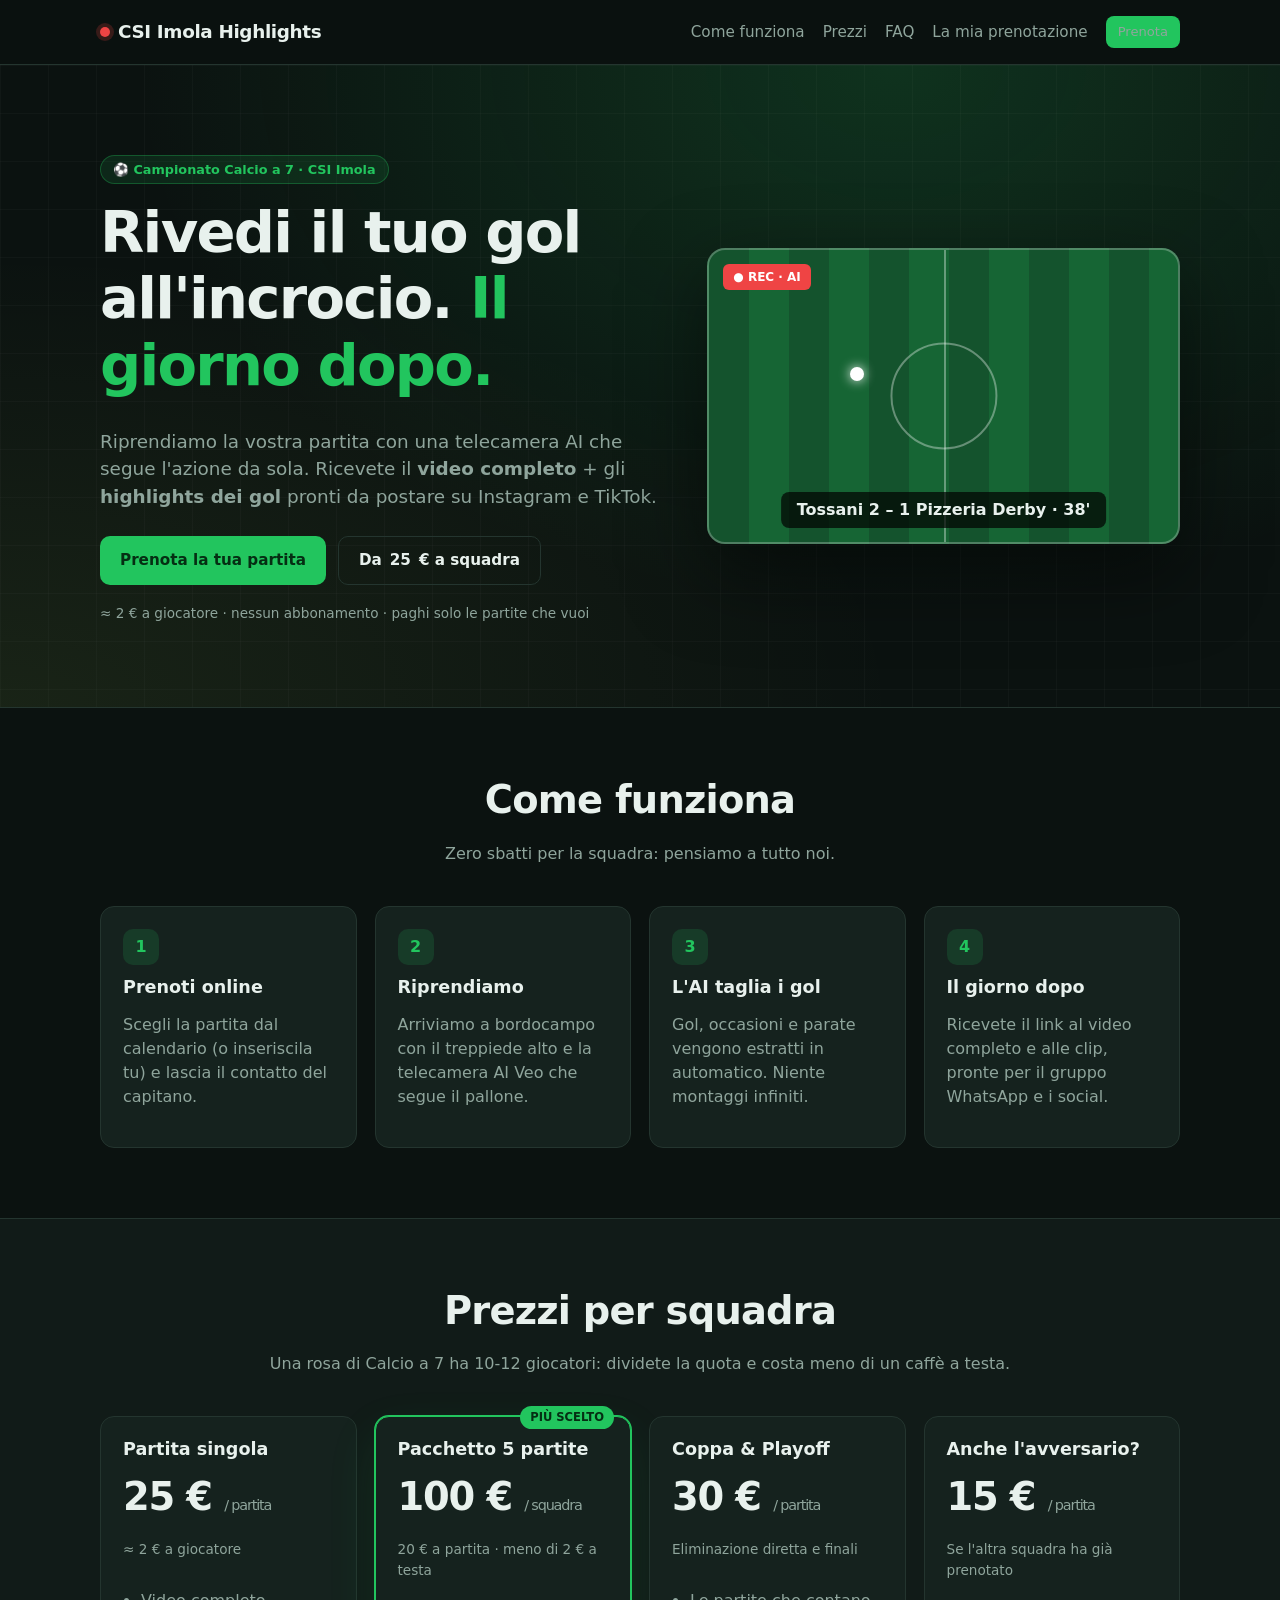
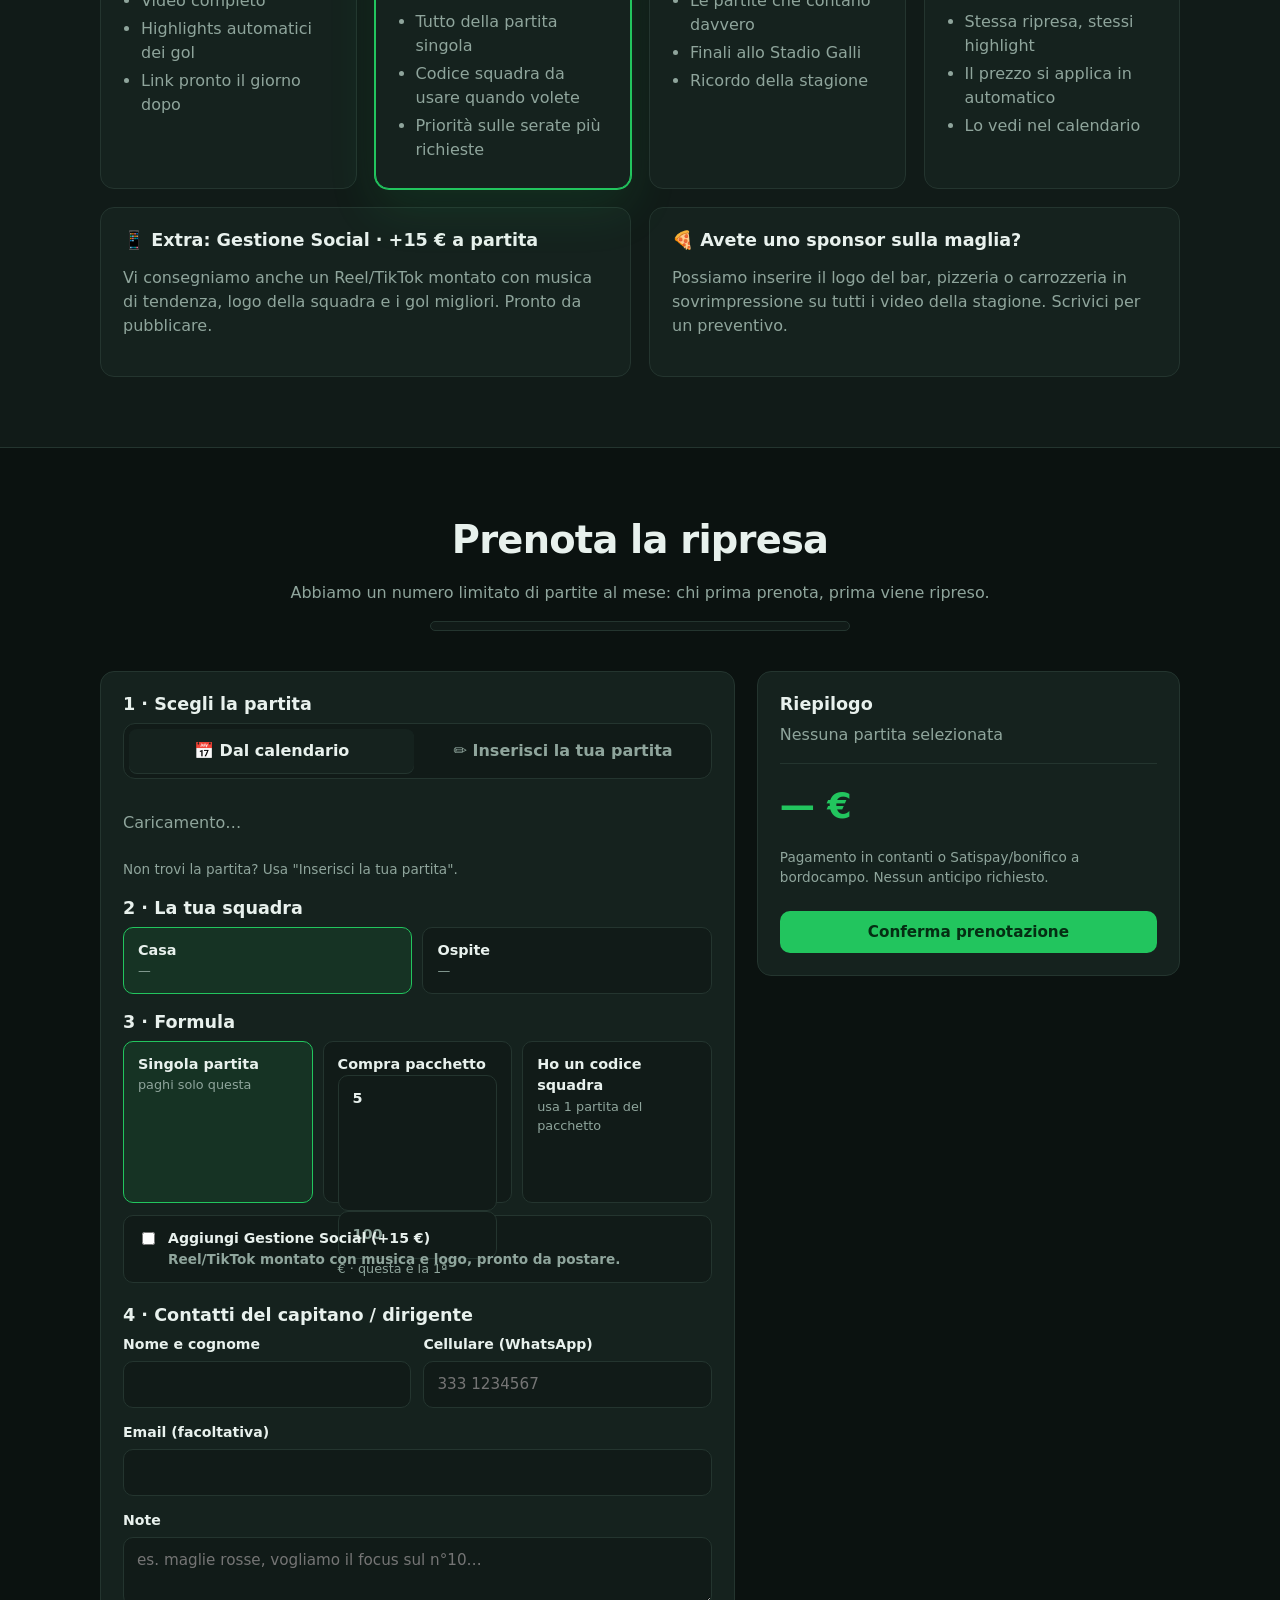
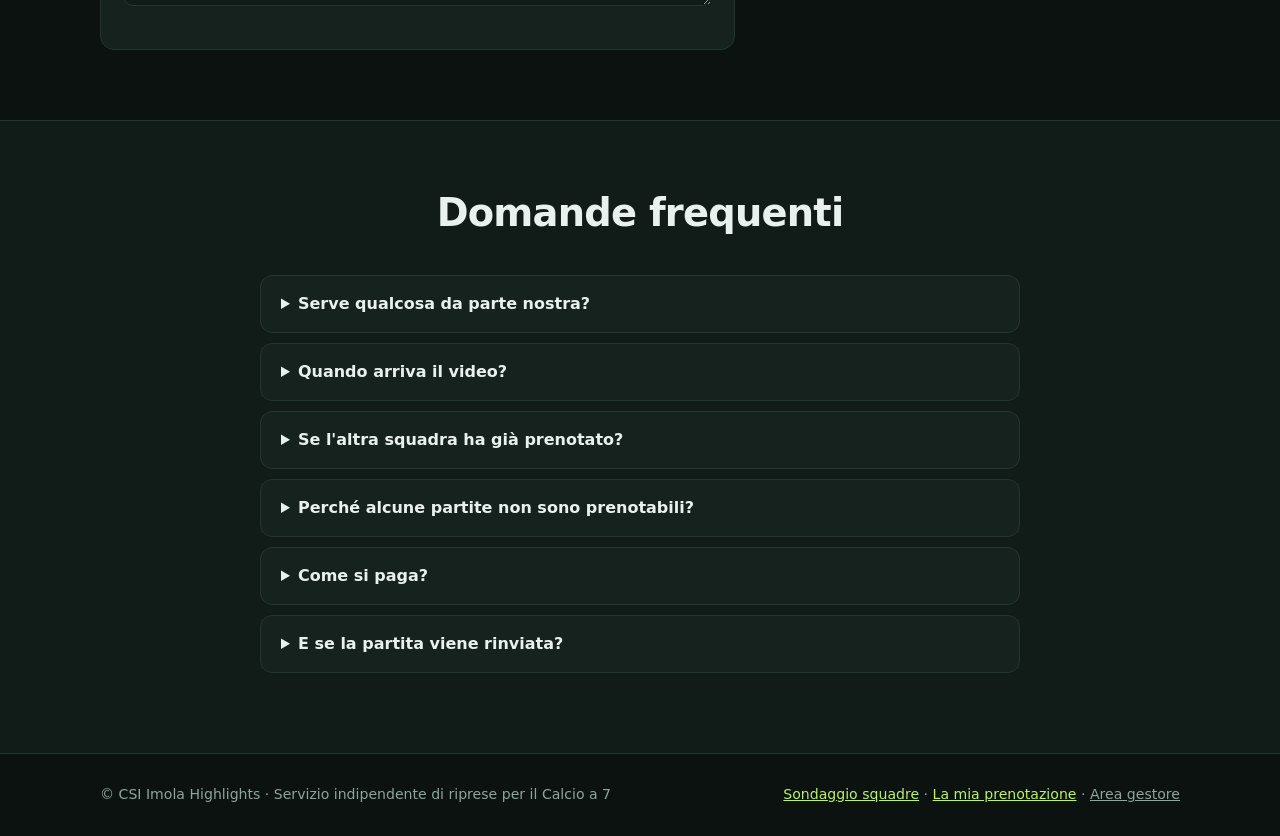
==== static/index.html @ 088c7272 "Sito e gestionale CSI Imola Highlights" ====
<!doctype html>
<html lang="it">
<head>
  <meta charset="utf-8">
  <meta name="viewport" content="width=device-width, initial-scale=1">
  <title>CSI Imola Highlights · Riprese AI e highlights per il Calcio a 7</title>
  <meta name="description" content="Video completo della partita + highlights automatici dei gol pronti per Instagram il giorno dopo. Campionato Calcio a 7 CSI Imola.">
  <link rel="stylesheet" href="/static/style.css">
</head>
<body>
<nav class="nav">
  <div class="container">
    <a href="/" class="logo"><span class="dot"></span><span data-brand>CSI Imola Highlights</span></a>
    <div class="nav-links">
      <a href="#come-funziona">Come funziona</a>
      <a href="#prezzi">Prezzi</a>
      <a href="#faq">FAQ</a>
      <a href="/prenotazione">La mia prenotazione</a>
      <a href="#prenota" class="btn sm">Prenota</a>
    </div>
  </div>
</nav>

<header class="hero">
  <div class="container">
    <div>
      <span class="badge">⚽ Campionato Calcio a 7 · CSI Imola</span>
      <h1>Rivedi il tuo gol all'incrocio. <span>Il giorno dopo.</span></h1>
      <p class="lead">Riprendiamo la vostra partita con una telecamera AI che segue l'azione da sola. Ricevete il <b>video completo</b> + gli <b>highlights dei gol</b> pronti da postare su Instagram e TikTok.</p>
      <div class="cta">
        <a href="#prenota" class="btn">Prenota la tua partita</a>
        <a href="#prezzi" class="btn ghost">Da <span data-price="price_single">25</span> € a squadra</a>
      </div>
      <p class="muted small" style="margin-top:18px">≈ 2 € a giocatore · nessun abbonamento · paghi solo le partite che vuoi</p>
    </div>
    <div class="pitch" aria-hidden="true">
      <div class="live">● REC · AI</div>
      <div class="ball"></div>
      <div class="score">Tossani 2 – 1 Pizzeria Derby · 38'</div>
    </div>
  </div>
</header>

<section id="come-funziona">
  <div class="container">
    <div class="section-title">
      <h2>Come funziona</h2>
      <p class="muted">Zero sbatti per la squadra: pensiamo a tutto noi.</p>
    </div>
    <div class="grid g4">
      <div class="card"><div class="step-n">1</div><h3>Prenoti online</h3><p class="muted">Scegli la partita dal calendario (o inseriscila tu) e lascia il contatto del capitano.</p></div>
      <div class="card"><div class="step-n">2</div><h3>Riprendiamo</h3><p class="muted">Arriviamo a bordocampo con il treppiede alto e la telecamera AI Veo che segue il pallone.</p></div>
      <div class="card"><div class="step-n">3</div><h3>L'AI taglia i gol</h3><p class="muted">Gol, occasioni e parate vengono estratti in automatico. Niente montaggi infiniti.</p></div>
      <div class="card"><div class="step-n">4</div><h3>Il giorno dopo</h3><p class="muted">Ricevete il link al video completo e alle clip, pronte per il gruppo WhatsApp e i social.</p></div>
    </div>
  </div>
</section>

<section id="prezzi" style="background:var(--bg2);border-block:1px solid var(--line)">
  <div class="container">
    <div class="section-title">
      <h2>Prezzi per squadra</h2>
      <p class="muted">Una rosa di Calcio a 7 ha 10-12 giocatori: dividete la quota e costa meno di un caffè a testa.</p>
    </div>
    <div class="grid g4">
      <div class="card price-card">
        <h3>Partita singola</h3>
        <div class="price"><span data-price="price_single">25</span> € <small>/ partita</small></div>
        <p class="muted small">≈ 2 € a giocatore</p>
        <ul><li>Video completo</li><li>Highlights automatici dei gol</li><li>Link pronto il giorno dopo</li></ul>
      </div>
      <div class="card price-card featured">
        <span class="tag">PIÙ SCELTO</span>
        <h3>Pacchetto <span data-pack-size>5</span> partite</h3>
        <div class="price"><span data-price="price_pack">100</span> € <small>/ squadra</small></div>
        <p class="muted small"><span data-pack-unit>20</span> € a partita · meno di 2 € a testa</p>
        <ul><li>Tutto della partita singola</li><li>Codice squadra da usare quando volete</li><li>Priorità sulle serate più richieste</li></ul>
      </div>
      <div class="card price-card">
        <h3>Coppa & Playoff</h3>
        <div class="price"><span data-price="price_cup">30</span> € <small>/ partita</small></div>
        <p class="muted small">Eliminazione diretta e finali</p>
        <ul><li>Le partite che contano davvero</li><li>Finali allo Stadio Galli</li><li>Ricordo della stagione</li></ul>
      </div>
      <div class="card price-card">
        <h3>Anche l'avversario?</h3>
        <div class="price"><span data-price="price_split">15</span> € <small>/ partita</small></div>
        <p class="muted small">Se l'altra squadra ha già prenotato</p>
        <ul><li>Stessa ripresa, stessi highlight</li><li>Il prezzo si applica in automatico</li><li>Lo vedi nel calendario</li></ul>
      </div>
    </div>
    <div class="grid g2" style="margin-top:18px">
      <div class="card">
        <h3>📱 Extra: Gestione Social · +<span data-price="price_social">15</span> € a partita</h3>
        <p class="muted">Vi consegniamo anche un Reel/TikTok montato con musica di tendenza, logo della squadra e i gol migliori. Pronto da pubblicare.</p>
      </div>
      <div class="card">
        <h3>🍕 Avete uno sponsor sulla maglia?</h3>
        <p class="muted">Possiamo inserire il logo del bar, pizzeria o carrozzeria in sovrimpressione su tutti i video della stagione. Scrivici per un preventivo.</p>
      </div>
    </div>
  </div>
</section>

<section id="prenota">
  <div class="container">
    <div class="section-title">
      <h2>Prenota la ripresa</h2>
      <p class="muted">Abbiamo un numero limitato di partite al mese: chi prima prenota, prima viene ripreso.</p>
      <div style="max-width:420px;margin:16px auto 0">
        <div class="bar"><div id="usage-bar" style="width:0%"></div></div>
        <p class="small muted" id="usage-text" style="margin-top:6px"></p>
      </div>
    </div>

    <div class="booking-wrap" id="booking-form-wrap">
      <form class="card" id="booking-form" autocomplete="on">
        <h3>1 · Scegli la partita</h3>
        <div class="tabs" role="tablist">
          <button type="button" class="active" data-mode="list">📅 Dal calendario</button>
          <button type="button" data-mode="new">✏️ Inserisci la tua partita</button>
        </div>

        <div id="mode-list">
          <div class="fx-list" id="fx-list"><p class="muted">Caricamento…</p></div>
          <p class="small muted" style="margin-top:8px">Non trovi la partita? Usa "Inserisci la tua partita".</p>
        </div>

        <div id="mode-new" class="hidden">
          <div class="row3">
            <div class="field"><label>Data</label><input type="date" id="nf-date"></div>
            <div class="field"><label>Orario</label><input type="time" id="nf-time" value="20:30" step="900"></div>
            <div class="field"><label>Competizione</label>
              <select id="nf-comp"><option value="campionato">Campionato</option><option value="coppa">Coppa</option><option value="playoff">Playoff / Finali</option></select>
            </div>
          </div>
          <div class="field"><label>Campo</label><input id="nf-venue" list="venues" placeholder="es. Tozzona"><datalist id="venues"></datalist></div>
          <div class="row">
            <div class="field"><label>Squadra di casa</label><input id="nf-home" placeholder="es. Tossani"></div>
            <div class="field"><label>Squadra ospite</label><input id="nf-away" placeholder="es. Pizzeria Derby"></div>
          </div>
        </div>

        <h3 style="margin-top:18px">2 · La tua squadra</h3>
        <div class="choice" id="side-choice">
          <label><input type="radio" name="side" value="home" checked><span id="side-home">Casa<em>—</em></span></label>
          <label><input type="radio" name="side" value="away"><span id="side-away">Ospite<em>—</em></span></label>
        </div>

        <h3 style="margin-top:18px">3 · Formula</h3>
        <div class="choice">
          <label><input type="radio" name="package" value="single" checked><span>Singola partita<em>paghi solo questa</em></span></label>
          <label><input type="radio" name="package" value="buy_pack"><span>Compra pacchetto <span data-pack-size>5</span><em><span data-price="price_pack">100</span> € · questa è la 1ª</em></span></label>
          <label><input type="radio" name="package" value="pack"><span>Ho un codice squadra<em>usa 1 partita del pacchetto</em></span></label>
        </div>
        <div class="field hidden" id="team-code-field" style="margin-top:12px">
          <label>Codice pacchetto squadra</label>
          <input id="team-code" placeholder="SQ-XXXXX" style="text-transform:uppercase">
          <p class="small" id="team-code-info"></p>
        </div>
        <label class="check" style="margin-top:12px">
          <input type="checkbox" id="social">
          <span><b>Aggiungi Gestione Social (+<span data-price="price_social">15</span> €)</b><br><span class="muted small">Reel/TikTok montato con musica e logo, pronto da postare.</span></span>
        </label>

        <h3 style="margin-top:22px">4 · Contatti del capitano / dirigente</h3>
        <div class="row">
          <div class="field"><label>Nome e cognome</label><input id="captain" required autocomplete="name"></div>
          <div class="field"><label>Cellulare (WhatsApp)</label><input id="phone" type="tel" required autocomplete="tel" placeholder="333 1234567"></div>
        </div>
        <div class="field"><label>Email (facoltativa)</label><input id="email" type="email" autocomplete="email"></div>
        <div class="field"><label>Note</label><textarea id="notes" rows="2" placeholder="es. maglie rosse, vogliamo il focus sul n°10…"></textarea></div>
        <div id="form-error"></div>
      </form>

      <aside class="card summary">
        <h3>Riepilogo</h3>
        <div id="sum-match" class="muted">Nessuna partita selezionata</div>
        <hr style="border:0;border-top:1px solid var(--line);margin:16px 0">
        <div id="sum-lines" class="small muted"></div>
        <div class="total" id="sum-total">— €</div>
        <p class="small muted" id="sum-note">Pagamento in contanti o Satispay/bonifico a bordocampo. Nessun anticipo richiesto.</p>
        <div id="quote-warning"></div>
        <button class="btn" style="width:100%;margin-top:10px" id="submit-btn" form="booking-form" type="submit">Conferma prenotazione</button>
      </aside>
    </div>

    <div class="card hidden" id="booking-success" style="max-width:560px;margin:0 auto;text-align:center">
      <h2>✅ Prenotazione ricevuta!</h2>
      <p class="muted">Ti scriviamo su WhatsApp per la conferma. Conserva questo codice per controllare lo stato e scaricare il video:</p>
      <div class="code-box" id="success-code"></div>
      <div id="success-pack" class="hidden" style="margin-top:16px">
        <p>Il codice del tuo <b>pacchetto squadra</b> (usalo per le prossime partite):</p>
        <div class="code-box" id="success-team-code" style="font-size:1.4rem"></div>
      </div>
      <p id="success-price" style="margin-top:16px"></p>
      <div class="cta" style="display:flex;gap:10px;justify-content:center;flex-wrap:wrap;margin-top:12px">
        <a class="btn" id="success-link" href="/prenotazione">Vedi la prenotazione</a>
        <a class="btn wa" id="success-wa" target="_blank" rel="noopener">Scrivici su WhatsApp</a>
        <button class="btn ghost" onclick="location.reload()">Nuova prenotazione</button>
      </div>
    </div>
  </div>
</section>

<section id="faq" style="background:var(--bg2);border-top:1px solid var(--line)">
  <div class="container" style="max-width:800px">
    <div class="section-title"><h2>Domande frequenti</h2></div>
    <details><summary>Serve qualcosa da parte nostra?</summary><p>No. Arriviamo prima del fischio d'inizio, montiamo il treppiede a bordocampo e ce ne andiamo a fine partita. Voi pensate solo a giocare.</p></details>
    <details><summary>Quando arriva il video?</summary><p>Di norma entro il giorno dopo la partita. Ricevete un link su WhatsApp e lo trovate anche nella pagina "La mia prenotazione" con il vostro codice.</p></details>
    <details><summary>Se l'altra squadra ha già prenotato?</summary><p>Ottimo per voi: la partita viene ripresa comunque e vi basta la quota ridotta per avere anche voi video completo e highlights.</p></details>
    <details><summary>Perché alcune partite non sono prenotabili?</summary><p>Abbiamo un solo kit di ripresa: non possiamo essere su due campi nello stesso momento e abbiamo un limite di ore di registrazione al mese. Il sistema ve lo segnala in automatico.</p></details>
    <details><summary>Come si paga?</summary><p>Contanti, Satispay o bonifico. Il pacchetto da 5 partite si paga in un'unica soluzione alla prima partita.</p></details>
    <details><summary>E se la partita viene rinviata?</summary><p>Nessun problema: spostiamo la prenotazione sulla nuova data (se libera) oppure la annulliamo senza costi.</p></details>
  </div>
</section>

<footer>
  <div class="container">
    <div>© <span id="year"></span> <span data-brand>CSI Imola Highlights</span> · Servizio indipendente di riprese per il Calcio a 7</div>
    <div><a href="/sondaggio">Sondaggio squadre</a> · <a href="/prenotazione">La mia prenotazione</a> · <a href="/admin" class="muted">Area gestore</a></div>
  </div>
</footer>

<script src="/static/common.js"></script>
<script src="/static/booking.js"></script>
</body>
</html>
---- static/style.css ----
:root {
  --bg: #0b1210;
  --bg2: #111b18;
  --card: #15221e;
  --line: #24352f;
  --text: #e8f1ed;
  --muted: #8fa59c;
  --green: #22c55e;
  --green2: #16a34a;
  --lime: #bef264;
  --red: #ef4444;
  --amber: #f59e0b;
  --blue: #38bdf8;
  --radius: 14px;
}
* { box-sizing: border-box; }
html { scroll-behavior: smooth; }
body {
  margin: 0; font-family: "Inter", system-ui, -apple-system, "Segoe UI", sans-serif;
  background: var(--bg); color: var(--text); line-height: 1.5;
}
a { color: var(--lime); }
h1, h2, h3 { line-height: 1.15; margin: 0 0 .5em; }
.container { max-width: 1120px; margin: 0 auto; padding: 0 20px; }
.muted { color: var(--muted); }
.small { font-size: .85rem; }
.center { text-align: center; }
.hidden { display: none !important; }

/* nav */
.nav { position: sticky; top: 0; z-index: 20; background: rgba(11,18,16,.85); backdrop-filter: blur(10px); border-bottom: 1px solid var(--line); }
.nav .container { display: flex; align-items: center; justify-content: space-between; height: 64px; gap: 16px; }
.logo { font-weight: 800; letter-spacing: -.02em; font-size: 1.15rem; color: var(--text); text-decoration: none; display: flex; gap: 8px; align-items: center; }
.logo .dot { width: 10px; height: 10px; border-radius: 50%; background: var(--red); box-shadow: 0 0 0 4px rgba(239,68,68,.2); animation: rec 1.6s infinite; }
@keyframes rec { 50% { opacity: .35; } }
.nav-links { display: flex; gap: 18px; align-items: center; }
.nav-links a { color: var(--muted); text-decoration: none; font-weight: 500; font-size: .95rem; }
.nav-links a:hover { color: var(--text); }
@media (max-width: 720px) { .nav-links a:not(.btn) { display: none; } }

/* buttons */
.btn { display: inline-flex; align-items: center; justify-content: center; gap: 8px; border: 0; cursor: pointer; border-radius: 10px; padding: 12px 20px; font-weight: 700; font-size: .95rem; text-decoration: none; background: var(--green); color: #052e13; transition: transform .1s, background .2s; font-family: inherit; }
.btn:hover { background: var(--lime); }
.btn:active { transform: scale(.97); }
.btn.ghost { background: transparent; color: var(--text); border: 1px solid var(--line); }
.btn.ghost:hover { border-color: var(--green); }
.btn.sm { padding: 6px 12px; font-size: .82rem; border-radius: 8px; }
.btn.danger { background: transparent; color: var(--red); border: 1px solid rgba(239,68,68,.4); }
.btn.wa { background: #25d366; color: #052e13; }
.btn:disabled { opacity: .5; cursor: not-allowed; }

/* hero */
.hero { padding: 90px 0 70px; background: radial-gradient(ellipse at 70% 0%, rgba(34,197,94,.18), transparent 60%), radial-gradient(ellipse at 0% 100%, rgba(190,242,100,.08), transparent 50%); border-bottom: 1px solid var(--line); position: relative; overflow: hidden; }
.hero::after { content: ""; position: absolute; inset: 0; background-image: linear-gradient(rgba(255,255,255,.025) 1px, transparent 1px), linear-gradient(90deg, rgba(255,255,255,.025) 1px, transparent 1px); background-size: 48px 48px; pointer-events: none; }
.hero .container { position: relative; z-index: 1; display: grid; grid-template-columns: 1.2fr 1fr; gap: 40px; align-items: center; }
.hero h1 { font-size: clamp(2.2rem, 5vw, 3.6rem); font-weight: 900; letter-spacing: -.03em; }
.hero h1 span { color: var(--green); }
.hero p.lead { font-size: 1.15rem; color: var(--muted); max-width: 560px; }
.hero .cta { display: flex; gap: 12px; flex-wrap: wrap; margin-top: 26px; }
.badge { display: inline-block; padding: 4px 12px; border-radius: 99px; background: rgba(34,197,94,.12); color: var(--green); font-weight: 600; font-size: .8rem; border: 1px solid rgba(34,197,94,.3); margin-bottom: 16px; }
.pitch { aspect-ratio: 16/10; border-radius: 18px; border: 2px solid rgba(255,255,255,.25); background: repeating-linear-gradient(90deg, #14532d 0 40px, #166534 40px 80px); position: relative; box-shadow: 0 30px 80px rgba(0,0,0,.5); }
.pitch::before { content: ""; position: absolute; left: 50%; top: 0; bottom: 0; border-left: 2px solid rgba(255,255,255,.35); }
.pitch::after { content: ""; position: absolute; left: 50%; top: 50%; width: 22%; aspect-ratio: 1; transform: translate(-50%,-50%); border: 2px solid rgba(255,255,255,.35); border-radius: 50%; }
.pitch .live { position: absolute; top: 14px; left: 14px; background: var(--red); color: #fff; font-weight: 800; font-size: .75rem; padding: 4px 10px; border-radius: 6px; z-index: 2; }
.pitch .score { position: absolute; bottom: 14px; left: 50%; transform: translateX(-50%); background: rgba(0,0,0,.7); padding: 6px 16px; border-radius: 8px; font-weight: 800; z-index: 2; white-space: nowrap; }
.pitch .ball { position: absolute; width: 14px; height: 14px; background: #fff; border-radius: 50%; top: 40%; left: 30%; animation: ball 6s ease-in-out infinite; z-index: 2; box-shadow: 0 0 12px #fff; }
@keyframes ball { 25% { left: 62%; top: 30%; } 50% { left: 80%; top: 55%; } 75% { left: 45%; top: 65%; } }
@media (max-width: 860px) { .hero .container { grid-template-columns: 1fr; } .hero { padding: 50px 0; } }

/* sections */
section { padding: 70px 0; }
.section-title { text-align: center; margin-bottom: 40px; }
.section-title h2 { font-size: clamp(1.7rem, 3.5vw, 2.4rem); letter-spacing: -.02em; }
.grid { display: grid; gap: 18px; }
.g2 { grid-template-columns: repeat(2, 1fr); }
.g3 { grid-template-columns: repeat(3, 1fr); }
.g4 { grid-template-columns: repeat(4, 1fr); }
@media (max-width: 860px) { .g3, .g4 { grid-template-columns: repeat(2, 1fr); } }
@media (max-width: 560px) { .g2, .g3, .g4 { grid-template-columns: 1fr; } }
.card { background: var(--card); border: 1px solid var(--line); border-radius: var(--radius); padding: 22px; }
.card h3 { font-size: 1.1rem; }
.step-n { width: 36px; height: 36px; border-radius: 10px; background: rgba(34,197,94,.15); color: var(--green); display: grid; place-items: center; font-weight: 800; margin-bottom: 12px; }

/* pricing */
.price-card { position: relative; display: flex; flex-direction: column; }
.price-card.featured { border-color: var(--green); box-shadow: 0 0 0 1px var(--green), 0 20px 50px rgba(34,197,94,.12); }
.price-card .tag { position: absolute; top: -11px; right: 16px; background: var(--green); color: #052e13; font-size: .72rem; font-weight: 800; padding: 3px 10px; border-radius: 99px; }
.price { font-size: 2.4rem; font-weight: 900; letter-spacing: -.03em; }
.price small { font-size: .9rem; color: var(--muted); font-weight: 500; }
.price-card ul { padding-left: 18px; color: var(--muted); margin: 12px 0 0; flex: 1; }
.price-card li { margin: 4px 0; }

/* forms */
label { display: block; font-weight: 600; font-size: .88rem; margin-bottom: 6px; }
input, select, textarea { width: 100%; padding: 11px 13px; border-radius: 10px; border: 1px solid var(--line); background: var(--bg2); color: var(--text); font: inherit; font-size: .95rem; }
input:focus, select:focus, textarea:focus { outline: none; border-color: var(--green); box-shadow: 0 0 0 3px rgba(34,197,94,.15); }
.field { margin-bottom: 14px; }
.row { display: grid; grid-template-columns: 1fr 1fr; gap: 12px; }
.row3 { display: grid; grid-template-columns: 1fr 1fr 1fr; gap: 12px; }
@media (max-width: 560px) { .row, .row3 { grid-template-columns: 1fr; } }
.choice { display: flex; gap: 10px; flex-wrap: wrap; }
.choice label { flex: 1; min-width: 140px; margin: 0; cursor: pointer; }
.choice input { display: none; }
.choice span { display: block; padding: 12px 14px; border-radius: 10px; border: 1px solid var(--line); background: var(--bg2); font-weight: 600; font-size: .9rem; transition: .15s; height: 100%; }
.choice span em { display: block; font-style: normal; font-weight: 400; color: var(--muted); font-size: .8rem; }
.choice input:checked + span { border-color: var(--green); background: rgba(34,197,94,.1); }
.check { display: flex; gap: 10px; align-items: flex-start; padding: 12px 14px; border: 1px solid var(--line); border-radius: 10px; cursor: pointer; background: var(--bg2); }
.check input { width: auto; margin-top: 4px; accent-color: var(--green); }

/* booking */
.booking-wrap { display: grid; grid-template-columns: 1.5fr 1fr; gap: 22px; align-items: start; }
@media (max-width: 860px) { .booking-wrap { grid-template-columns: 1fr; } }
.summary { position: sticky; top: 84px; }
.summary .total { font-size: 2.2rem; font-weight: 900; color: var(--green); }
.fx-list { display: grid; gap: 10px; max-height: 420px; overflow: auto; padding-right: 4px; }
.fx { display: grid; grid-template-columns: 70px 1fr auto; gap: 12px; align-items: center; padding: 12px; border: 1px solid var(--line); border-radius: 12px; background: var(--bg2); cursor: pointer; transition: .15s; }
.fx:hover { border-color: #3b5249; }
.fx.selected { border-color: var(--green); background: rgba(34,197,94,.08); }
.fx.disabled { opacity: .45; cursor: not-allowed; }
.fx .d { text-align: center; line-height: 1.1; }
.fx .d b { display: block; font-size: 1.4rem; }
.fx .d span { font-size: .72rem; color: var(--muted); text-transform: uppercase; }
.fx .teams { font-weight: 700; }
.pill { display: inline-block; font-size: .72rem; font-weight: 700; padding: 2px 8px; border-radius: 99px; background: var(--line); color: var(--muted); text-transform: uppercase; letter-spacing: .03em; }
.pill.green { background: rgba(34,197,94,.15); color: var(--green); }
.pill.amber { background: rgba(245,158,11,.15); color: var(--amber); }
.pill.red { background: rgba(239,68,68,.15); color: var(--red); }
.pill.blue { background: rgba(56,189,248,.15); color: var(--blue); }
.tabs { display: flex; gap: 6px; background: var(--bg2); padding: 5px; border-radius: 12px; border: 1px solid var(--line); margin-bottom: 16px; flex-wrap: wrap; }
.tabs button { flex: 1; background: transparent; border: 0; color: var(--muted); padding: 10px; border-radius: 8px; font-weight: 600; cursor: pointer; font: inherit; font-weight: 600; white-space: nowrap; }
.tabs button.active { background: var(--card); color: var(--text); box-shadow: 0 1px 0 var(--line); }
.alert { padding: 12px 14px; border-radius: 10px; font-size: .9rem; margin: 10px 0; }
.alert.err { background: rgba(239,68,68,.1); border: 1px solid rgba(239,68,68,.35); color: #fca5a5; }
.alert.ok { background: rgba(34,197,94,.1); border: 1px solid rgba(34,197,94,.35); color: #86efac; }
.alert.info { background: rgba(56,189,248,.08); border: 1px solid rgba(56,189,248,.3); color: #7dd3fc; }
.bar { height: 10px; background: var(--bg2); border-radius: 99px; overflow: hidden; border: 1px solid var(--line); }
.bar > div { height: 100%; background: linear-gradient(90deg, var(--green), var(--lime)); border-radius: 99px; transition: width .6s; }
.code-box { font-family: ui-monospace, Menlo, monospace; font-size: 1.8rem; font-weight: 800; letter-spacing: .15em; background: var(--bg2); border: 1px dashed var(--green); padding: 14px; border-radius: 12px; text-align: center; color: var(--lime); }

/* faq */
details { background: var(--card); border: 1px solid var(--line); border-radius: 12px; padding: 16px 20px; margin-bottom: 10px; }
summary { cursor: pointer; font-weight: 700; }
details p { color: var(--muted); margin: 10px 0 0; }

footer { border-top: 1px solid var(--line); padding: 30px 0; color: var(--muted); font-size: .88rem; }
footer .container { display: flex; justify-content: space-between; gap: 16px; flex-wrap: wrap; }

/* admin */
.admin-layout { display: grid; grid-template-columns: 220px 1fr; min-height: 100vh; }
.sidebar { background: var(--bg2); border-right: 1px solid var(--line); padding: 20px 14px; position: sticky; top: 0; height: 100vh; }
.sidebar .logo { margin: 0 8px 24px; }
.sidebar button { display: flex; width: 100%; text-align: left; background: transparent; border: 0; color: var(--muted); padding: 10px 12px; border-radius: 8px; font: inherit; font-weight: 600; cursor: pointer; margin-bottom: 2px; gap: 10px; align-items: center; }
.sidebar button.active, .sidebar button:hover { background: var(--card); color: var(--text); }
.sidebar .count { margin-left: auto; background: var(--amber); color: #000; border-radius: 99px; font-size: .7rem; padding: 1px 7px; }
.main { padding: 28px; min-width: 0; }
.main-head { display: flex; justify-content: space-between; align-items: center; gap: 12px; margin-bottom: 22px; flex-wrap: wrap; }
.kpi .v { font-size: 1.9rem; font-weight: 800; letter-spacing: -.02em; }
.kpi .l { color: var(--muted); font-size: .82rem; font-weight: 600; text-transform: uppercase; letter-spacing: .04em; }
table { width: 100%; border-collapse: collapse; font-size: .9rem; }
th { text-align: left; color: var(--muted); font-weight: 600; font-size: .78rem; text-transform: uppercase; letter-spacing: .04em; padding: 10px; border-bottom: 1px solid var(--line); }
td { padding: 10px; border-bottom: 1px solid var(--line); vertical-align: top; }
tr:hover td { background: rgba(255,255,255,.015); }
.table-wrap { overflow-x: auto; }
.actions { display: flex; gap: 6px; flex-wrap: wrap; }
.fx-admin { border: 1px solid var(--line); border-radius: 12px; padding: 16px; margin-bottom: 12px; background: var(--card); }
.fx-admin header { display: flex; justify-content: space-between; gap: 12px; flex-wrap: wrap; align-items: center; }
.bk-line { display: flex; gap: 10px; align-items: center; flex-wrap: wrap; padding: 8px 0; border-top: 1px dashed var(--line); font-size: .9rem; }
.chart-bar { display: flex; align-items: center; gap: 10px; margin: 6px 0; font-size: .88rem; }
.chart-bar .lbl { width: 46%; color: var(--muted); }
.chart-bar .bar { flex: 1; }
.chart-bar .n { width: 36px; text-align: right; font-weight: 700; }
@media (max-width: 860px) {
  .admin-layout { grid-template-columns: 1fr; }
  .sidebar { position: static; height: auto; display: flex; flex-wrap: wrap; gap: 4px; padding: 10px; }
  .sidebar .logo { width: 100%; margin-bottom: 8px; }
  .sidebar button { width: auto; }
  .main { padding: 16px; }
}
.login { min-height: 100vh; display: grid; place-items: center; padding: 20px; }
.login .card { width: 100%; max-width: 380px; }
.toast { position: fixed; bottom: 20px; right: 20px; background: var(--card); border: 1px solid var(--green); padding: 12px 18px; border-radius: 10px; z-index: 100; box-shadow: 0 10px 30px rgba(0,0,0,.4); }
dialog { background: var(--card); color: var(--text); border: 1px solid var(--line); border-radius: 14px; padding: 24px; width: min(560px, 92vw); }
dialog::backdrop { background: rgba(0,0,0,.6); }
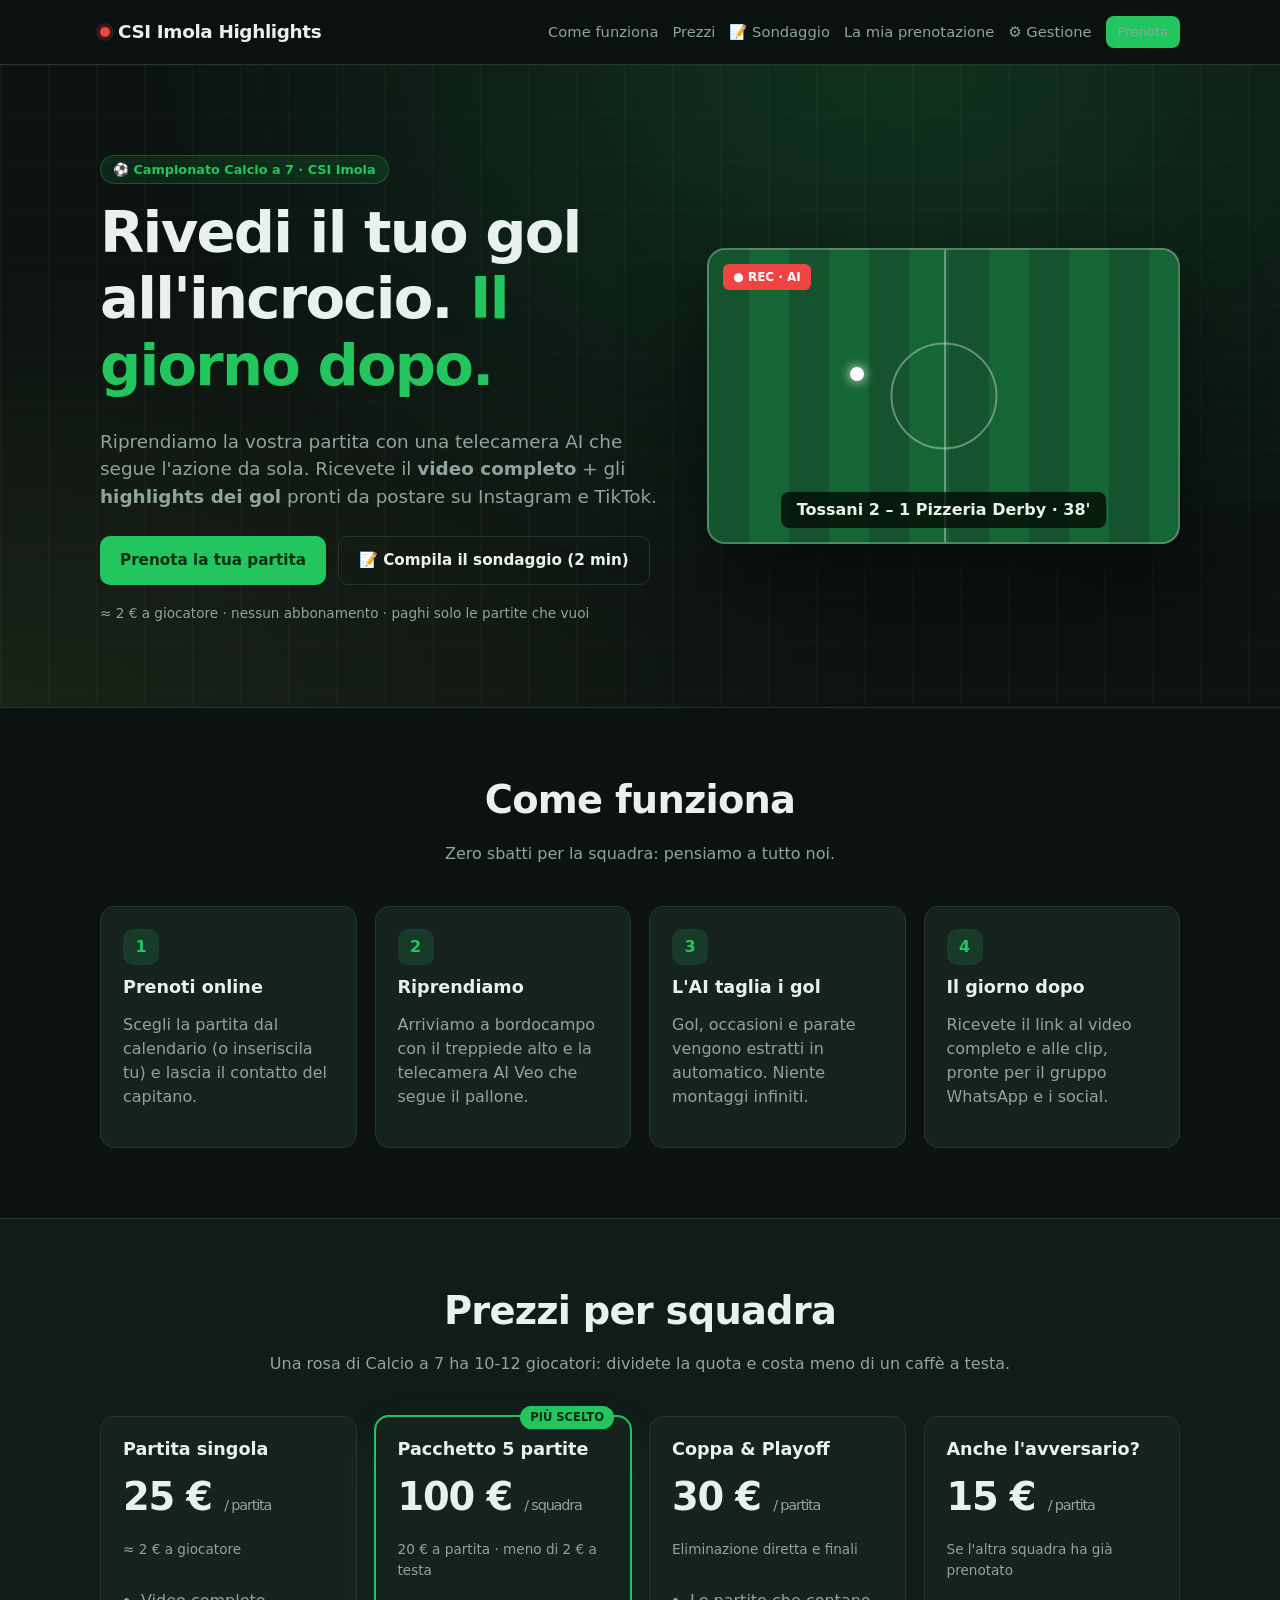
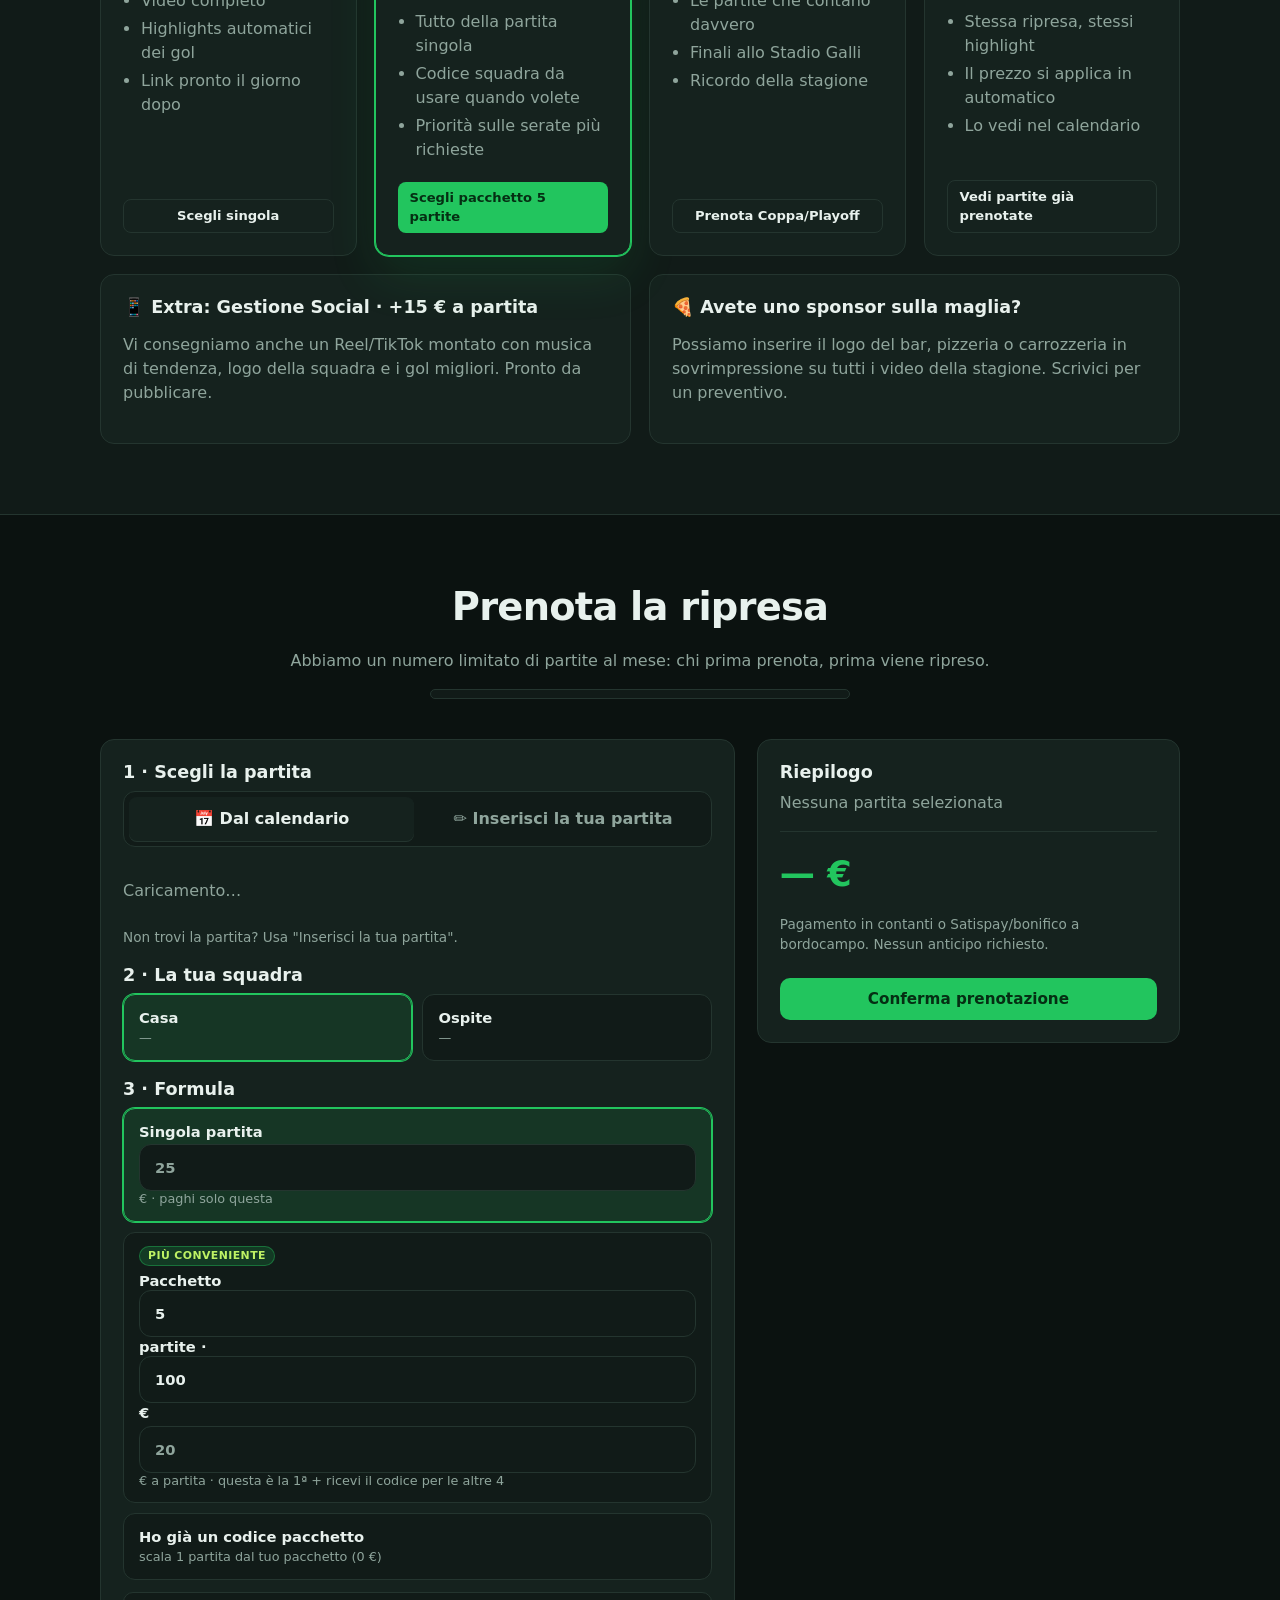
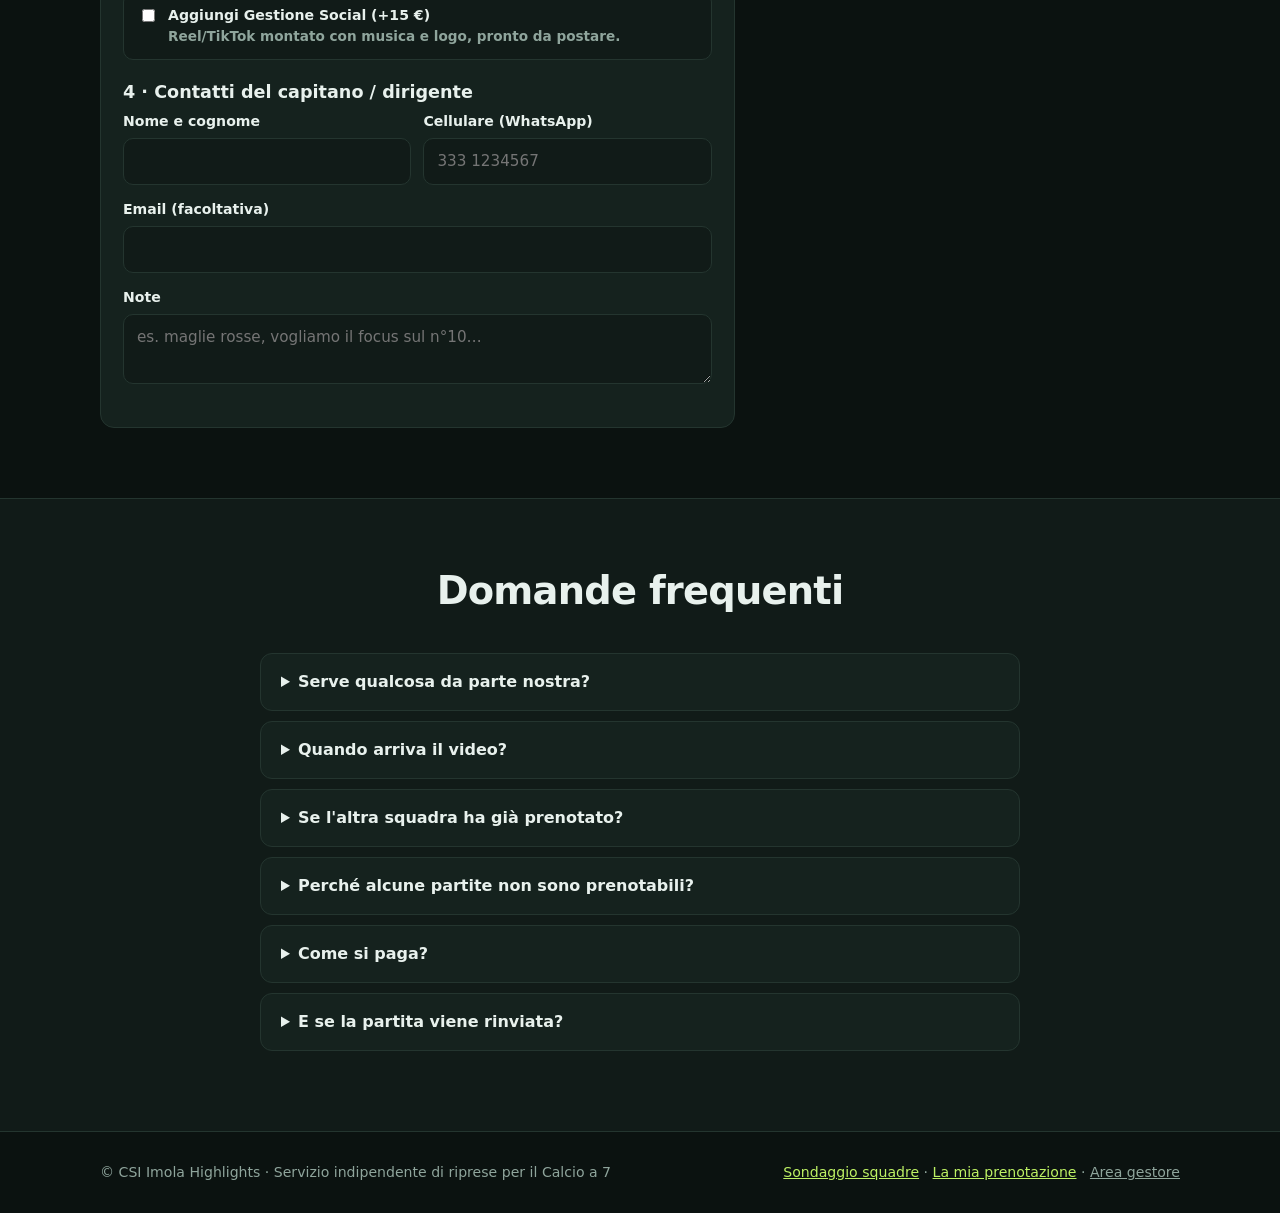
==== commit 07a65958: "Sistemato riquadro pacchetto 5 partite 100€ e aggiunti link rapidi a Sondaggio e Gestione" ====
--- a/static/index.html
+++ b/static/index.html
@@ -14,8 +14,9 @@
     <div class="nav-links">
       <a href="#come-funziona">Come funziona</a>
       <a href="#prezzi">Prezzi</a>
-      <a href="#faq">FAQ</a>
+      <a href="/sondaggio">📝 Sondaggio</a>
       <a href="/prenotazione">La mia prenotazione</a>
+      <a href="/admin">⚙️ Gestione</a>
       <a href="#prenota" class="btn sm">Prenota</a>
     </div>
   </div>
@@ -29,7 +30,7 @@
       <p class="lead">Riprendiamo la vostra partita con una telecamera AI che segue l'azione da sola. Ricevete il <b>video completo</b> + gli <b>highlights dei gol</b> pronti da postare su Instagram e TikTok.</p>
       <div class="cta">
         <a href="#prenota" class="btn">Prenota la tua partita</a>
-        <a href="#prezzi" class="btn ghost">Da <span data-price="price_single">25</span> € a squadra</a>
+        <a href="/sondaggio" class="btn ghost">📝 Compila il sondaggio (2 min)</a>
       </div>
       <p class="muted small" style="margin-top:18px">≈ 2 € a giocatore · nessun abbonamento · paghi solo le partite che vuoi</p>
     </div>
@@ -68,6 +69,7 @@
         <div class="price"><span data-price="price_single">25</span> € <small>/ partita</small></div>
         <p class="muted small">≈ 2 € a giocatore</p>
         <ul><li>Video completo</li><li>Highlights automatici dei gol</li><li>Link pronto il giorno dopo</li></ul>
+        <a href="#prenota" class="btn ghost sm" style="margin-top:16px" data-select-pkg="single">Scegli singola</a>
       </div>
       <div class="card price-card featured">
         <span class="tag">PIÙ SCELTO</span>
@@ -75,18 +77,21 @@
         <div class="price"><span data-price="price_pack">100</span> € <small>/ squadra</small></div>
         <p class="muted small"><span data-pack-unit>20</span> € a partita · meno di 2 € a testa</p>
         <ul><li>Tutto della partita singola</li><li>Codice squadra da usare quando volete</li><li>Priorità sulle serate più richieste</li></ul>
+        <a href="#prenota" class="btn sm" style="margin-top:16px" data-select-pkg="buy_pack">Scegli pacchetto 5 partite</a>
       </div>
       <div class="card price-card">
         <h3>Coppa & Playoff</h3>
         <div class="price"><span data-price="price_cup">30</span> € <small>/ partita</small></div>
         <p class="muted small">Eliminazione diretta e finali</p>
         <ul><li>Le partite che contano davvero</li><li>Finali allo Stadio Galli</li><li>Ricordo della stagione</li></ul>
+        <a href="#prenota" class="btn ghost sm" style="margin-top:16px" data-select-pkg="single">Prenota Coppa/Playoff</a>
       </div>
       <div class="card price-card">
         <h3>Anche l'avversario?</h3>
         <div class="price"><span data-price="price_split">15</span> € <small>/ partita</small></div>
         <p class="muted small">Se l'altra squadra ha già prenotato</p>
         <ul><li>Stessa ripresa, stessi highlight</li><li>Il prezzo si applica in automatico</li><li>Lo vedi nel calendario</li></ul>
+        <a href="#prenota" class="btn ghost sm" style="margin-top:16px" data-select-pkg="single">Vedi partite già prenotate</a>
       </div>
     </div>
     <div class="grid g2" style="margin-top:18px">
@@ -148,10 +153,19 @@
         </div>
 
         <h3 style="margin-top:18px">3 · Formula</h3>
-        <div class="choice">
-          <label><input type="radio" name="package" value="single" checked><span>Singola partita<em>paghi solo questa</em></span></label>
-          <label><input type="radio" name="package" value="buy_pack"><span>Compra pacchetto <span data-pack-size>5</span><em><span data-price="price_pack">100</span> € · questa è la 1ª</em></span></label>
-          <label><input type="radio" name="package" value="pack"><span>Ho un codice squadra<em>usa 1 partita del pacchetto</em></span></label>
+        <div class="choice choice-pkg">
+          <label>
+            <input type="radio" name="package" value="single" checked>
+            <span><b>Singola partita</b><em><span data-price="price_single">25</span> € · paghi solo questa</em></span>
+          </label>
+          <label>
+            <input type="radio" name="package" value="buy_pack">
+            <span><small class="pkg-badge">PIÙ CONVENIENTE</small><b>Pacchetto <span data-pack-size>5</span> partite · <span data-price="price_pack">100</span> €</b><em><span data-pack-unit>20</span> € a partita · questa è la 1ª + ricevi il codice per le altre 4</em></span>
+          </label>
+          <label>
+            <input type="radio" name="package" value="pack">
+            <span><b>Ho già un codice pacchetto</b><em>scala 1 partita dal tuo pacchetto (0 €)</em></span>
+          </label>
         </div>
         <div class="field hidden" id="team-code-field" style="margin-top:12px">
           <label>Codice pacchetto squadra</label>
--- a/static/style.css
+++ b/static/style.css
@@ -29,14 +29,14 @@
 
 /* nav */
 .nav { position: sticky; top: 0; z-index: 20; background: rgba(11,18,16,.85); backdrop-filter: blur(10px); border-bottom: 1px solid var(--line); }
-.nav .container { display: flex; align-items: center; justify-content: space-between; height: 64px; gap: 16px; }
+.nav .container { display: flex; align-items: center; justify-content: space-between; min-height: 64px; padding-top: 8px; padding-bottom: 8px; gap: 12px; flex-wrap: wrap; }
 .logo { font-weight: 800; letter-spacing: -.02em; font-size: 1.15rem; color: var(--text); text-decoration: none; display: flex; gap: 8px; align-items: center; }
 .logo .dot { width: 10px; height: 10px; border-radius: 50%; background: var(--red); box-shadow: 0 0 0 4px rgba(239,68,68,.2); animation: rec 1.6s infinite; }
 @keyframes rec { 50% { opacity: .35; } }
-.nav-links { display: flex; gap: 18px; align-items: center; }
-.nav-links a { color: var(--muted); text-decoration: none; font-weight: 500; font-size: .95rem; }
+.nav-links { display: flex; gap: 14px; align-items: center; flex-wrap: wrap; }
+.nav-links a { color: var(--muted); text-decoration: none; font-weight: 500; font-size: .92rem; }
 .nav-links a:hover { color: var(--text); }
-@media (max-width: 720px) { .nav-links a:not(.btn) { display: none; } }
+@media (max-width: 720px) { .nav-links { gap: 10px; font-size: .85rem; } .nav-links a[href^="#come"], .nav-links a[href^="#prezzi"] { display: none; } }
 
 /* buttons */
 .btn { display: inline-flex; align-items: center; justify-content: center; gap: 8px; border: 0; cursor: pointer; border-radius: 10px; padding: 12px 20px; font-weight: 700; font-size: .95rem; text-decoration: none; background: var(--green); color: #052e13; transition: transform .1s, background .2s; font-family: inherit; }
@@ -98,12 +98,15 @@
 .row { display: grid; grid-template-columns: 1fr 1fr; gap: 12px; }
 .row3 { display: grid; grid-template-columns: 1fr 1fr 1fr; gap: 12px; }
 @media (max-width: 560px) { .row, .row3 { grid-template-columns: 1fr; } }
-.choice { display: flex; gap: 10px; flex-wrap: wrap; }
-.choice label { flex: 1; min-width: 140px; margin: 0; cursor: pointer; }
+.choice { display: flex; gap: 10px; flex-wrap: wrap; align-items: stretch; }
+.choice label { flex: 1 1 180px; margin: 0; cursor: pointer; display: flex; }
 .choice input { display: none; }
-.choice span { display: block; padding: 12px 14px; border-radius: 10px; border: 1px solid var(--line); background: var(--bg2); font-weight: 600; font-size: .9rem; transition: .15s; height: 100%; }
+.choice span { display: flex; flex-direction: column; justify-content: center; gap: 3px; width: 100%; padding: 13px 15px; border-radius: 12px; border: 1px solid var(--line); background: var(--bg2); font-weight: 600; font-size: .92rem; transition: .15s; line-height: 1.3; position: relative; }
+.choice span b { font-weight: 700; color: var(--text); }
 .choice span em { display: block; font-style: normal; font-weight: 400; color: var(--muted); font-size: .8rem; }
-.choice input:checked + span { border-color: var(--green); background: rgba(34,197,94,.1); }
+.choice input:checked + span { border-color: var(--green); background: rgba(34,197,94,.12); box-shadow: 0 0 0 1px var(--green); }
+.choice-pkg { display: grid; grid-template-columns: 1fr; gap: 10px; }
+.pkg-badge { align-self: flex-start; background: rgba(34,197,94,.18); color: var(--lime); border: 1px solid rgba(34,197,94,.4); font-size: .68rem; font-weight: 800; padding: 2px 8px; border-radius: 99px; letter-spacing: .04em; margin-bottom: 2px; }
 .check { display: flex; gap: 10px; align-items: flex-start; padding: 12px 14px; border: 1px solid var(--line); border-radius: 10px; cursor: pointer; background: var(--bg2); }
 .check input { width: auto; margin-top: 4px; accent-color: var(--green); }
 
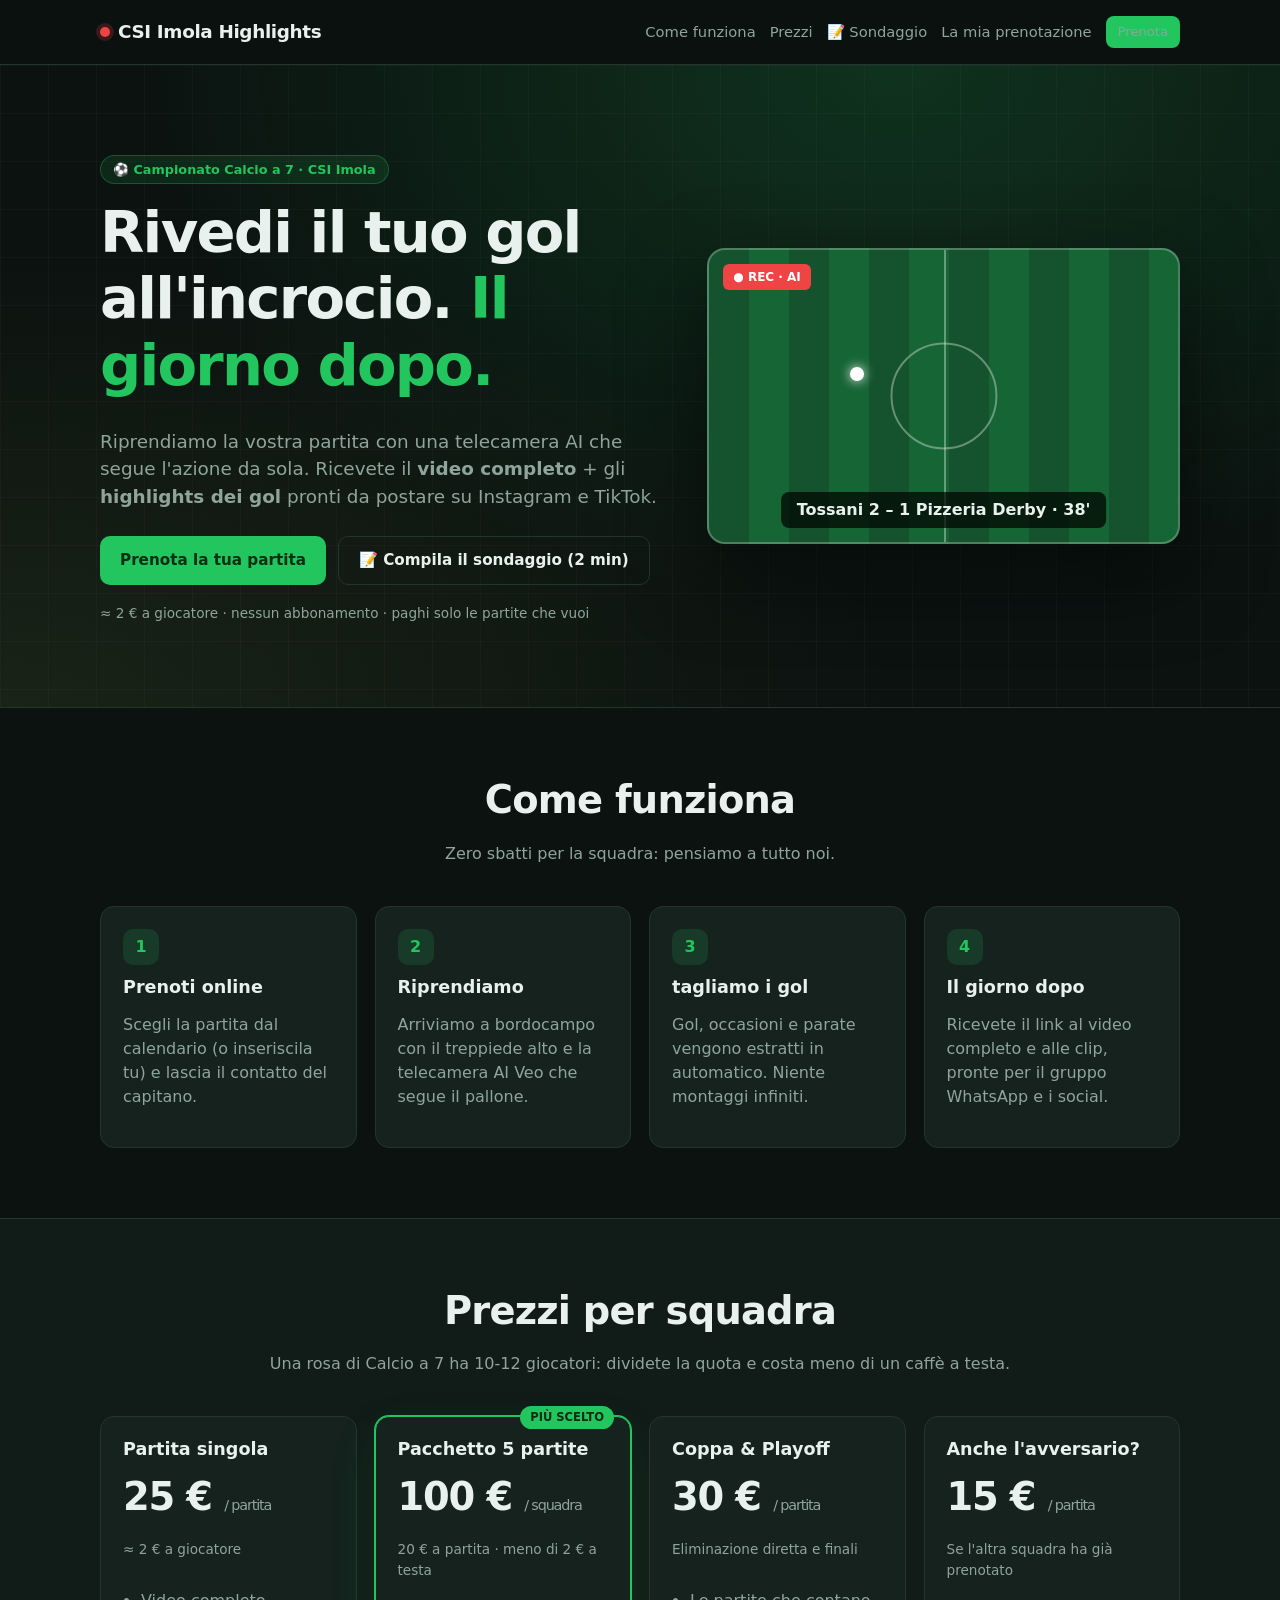
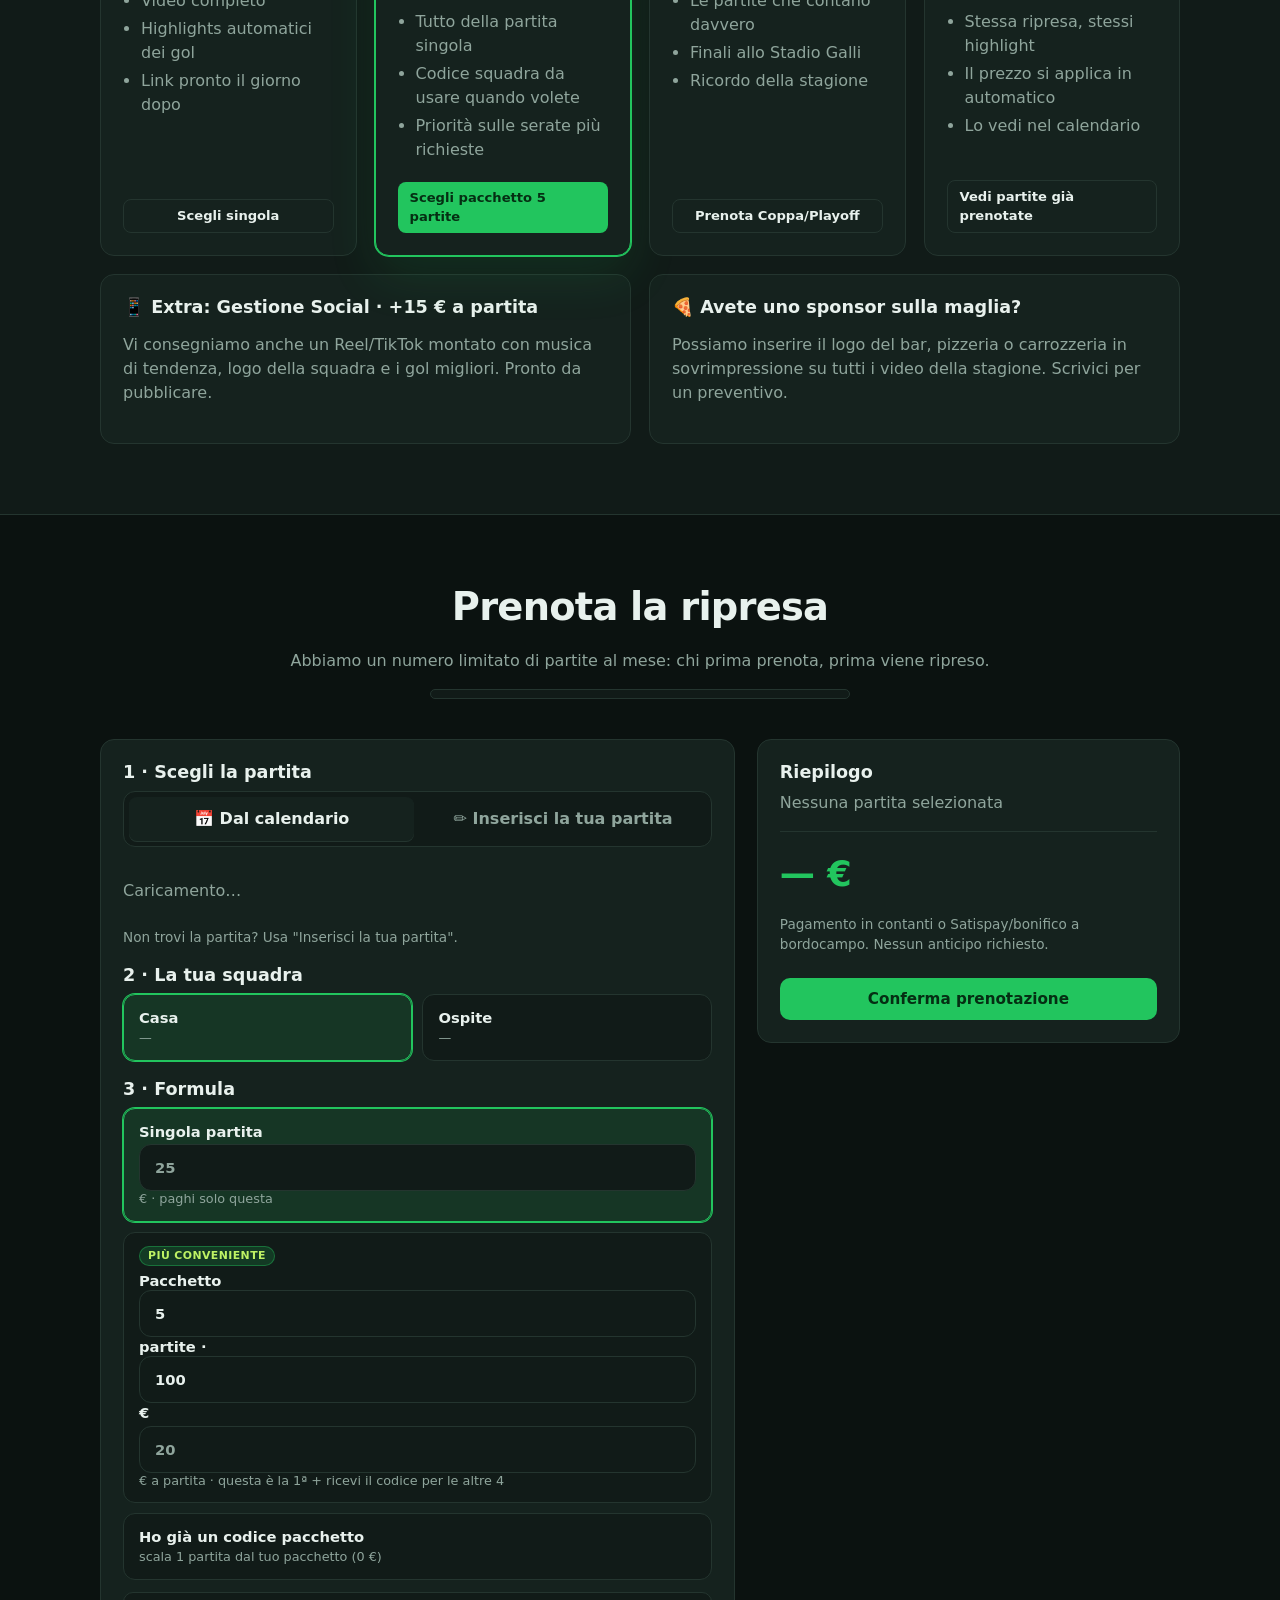
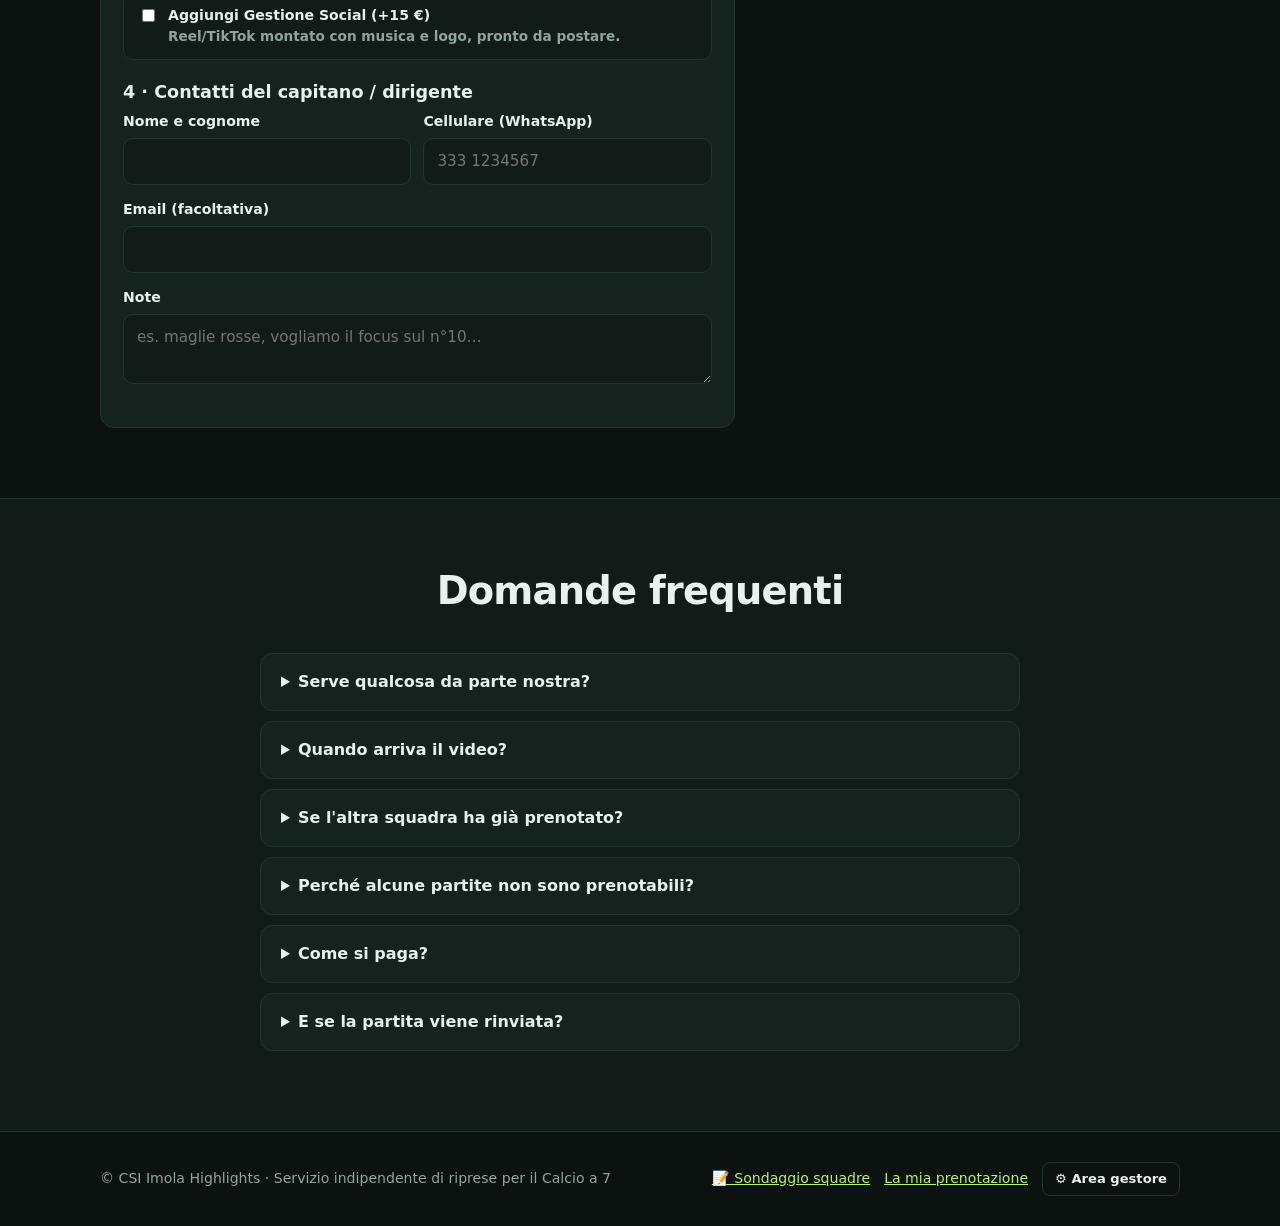
==== commit 3c0ec419: "Aggiunta rimozione pacchetti/prenotazioni, sync DB cloud e gestionale a piè di pagina" ====
--- a/static/index.html
+++ b/static/index.html
@@ -3,7 +3,7 @@
 <head>
   <meta charset="utf-8">
   <meta name="viewport" content="width=device-width, initial-scale=1">
-  <title>CSI Imola Highlights · Riprese AI e highlights per il Calcio a 7</title>
+  <title> Imola Highlights · Riprese e highlights per il Calcio a 7</title>
   <meta name="description" content="Video completo della partita + highlights automatici dei gol pronti per Instagram il giorno dopo. Campionato Calcio a 7 CSI Imola.">
   <link rel="stylesheet" href="/static/style.css">
 </head>
@@ -16,7 +16,6 @@
       <a href="#prezzi">Prezzi</a>
       <a href="/sondaggio">📝 Sondaggio</a>
       <a href="/prenotazione">La mia prenotazione</a>
-      <a href="/admin">⚙️ Gestione</a>
       <a href="#prenota" class="btn sm">Prenota</a>
     </div>
   </div>
@@ -51,7 +50,7 @@
     <div class="grid g4">
       <div class="card"><div class="step-n">1</div><h3>Prenoti online</h3><p class="muted">Scegli la partita dal calendario (o inseriscila tu) e lascia il contatto del capitano.</p></div>
       <div class="card"><div class="step-n">2</div><h3>Riprendiamo</h3><p class="muted">Arriviamo a bordocampo con il treppiede alto e la telecamera AI Veo che segue il pallone.</p></div>
-      <div class="card"><div class="step-n">3</div><h3>L'AI taglia i gol</h3><p class="muted">Gol, occasioni e parate vengono estratti in automatico. Niente montaggi infiniti.</p></div>
+      <div class="card"><div class="step-n">3</div><h3>tagliamo i gol</h3><p class="muted">Gol, occasioni e parate vengono estratti in automatico. Niente montaggi infiniti.</p></div>
       <div class="card"><div class="step-n">4</div><h3>Il giorno dopo</h3><p class="muted">Ricevete il link al video completo e alle clip, pronte per il gruppo WhatsApp e i social.</p></div>
     </div>
   </div>
@@ -230,9 +229,13 @@
 </section>
 
 <footer>
-  <div class="container">
+  <div class="container" style="align-items:center">
     <div>© <span id="year"></span> <span data-brand>CSI Imola Highlights</span> · Servizio indipendente di riprese per il Calcio a 7</div>
-    <div><a href="/sondaggio">Sondaggio squadre</a> · <a href="/prenotazione">La mia prenotazione</a> · <a href="/admin" class="muted">Area gestore</a></div>
+    <div style="display:flex;gap:14px;align-items:center;flex-wrap:wrap">
+      <a href="/sondaggio">📝 Sondaggio squadre</a>
+      <a href="/prenotazione">La mia prenotazione</a>
+      <a href="/admin" class="btn sm ghost">⚙️ Area gestore</a>
+    </div>
   </div>
 </footer>
 
